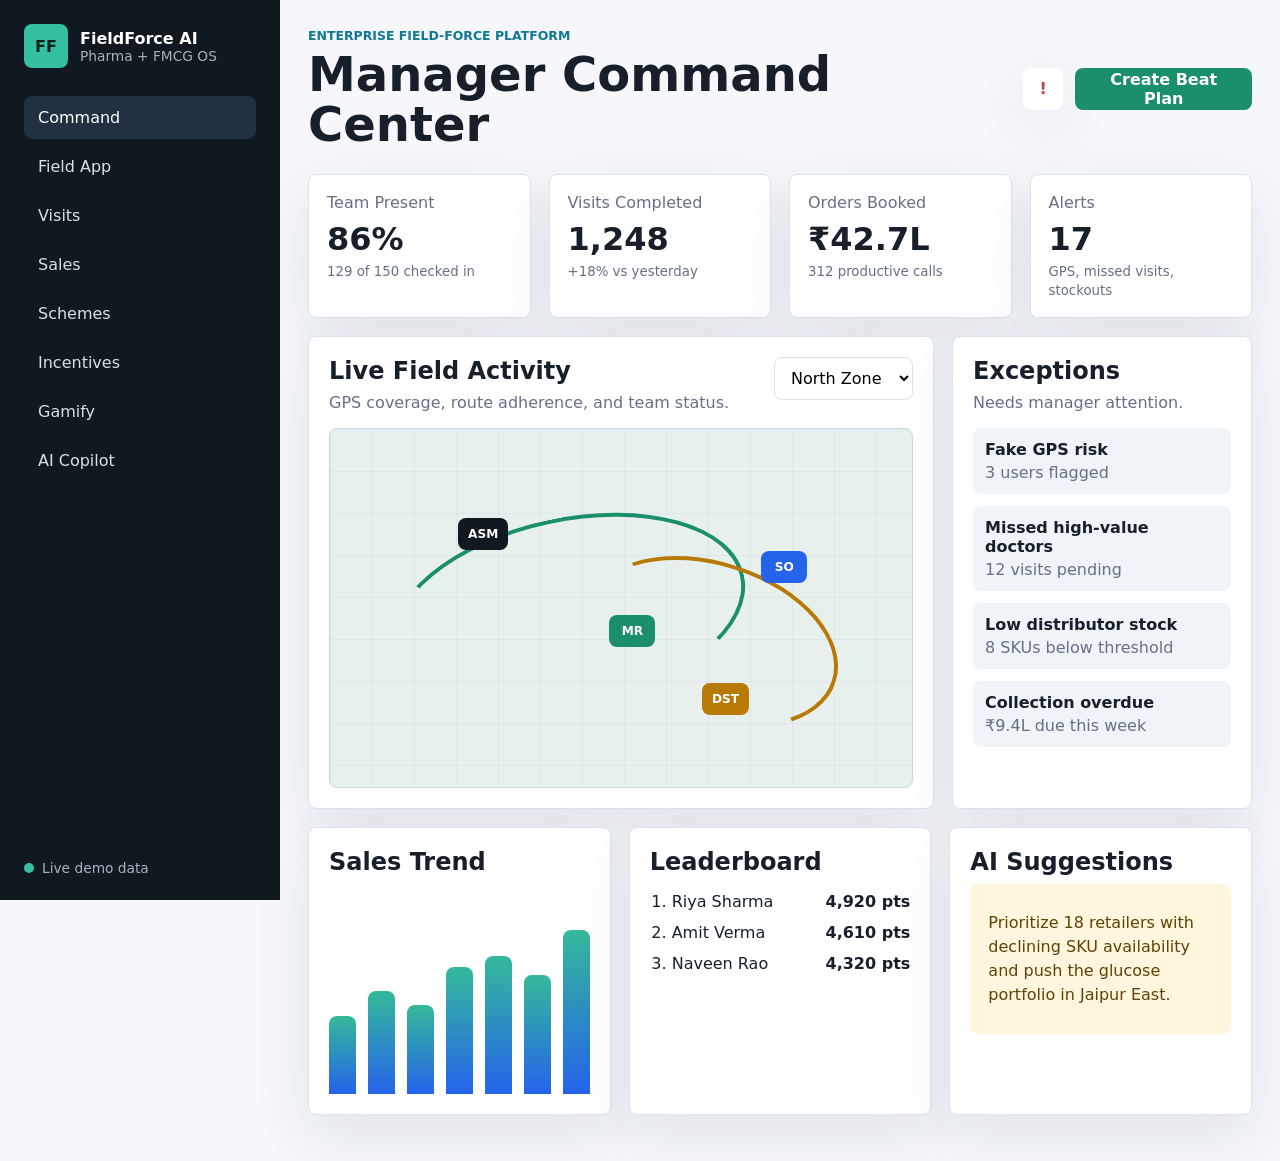
==== index.html @ 34532ed3 "Initial FieldForce AI prototype" ====
<!doctype html>
<html lang="en">
  <head>
    <meta charset="UTF-8" />
    <meta name="viewport" content="width=device-width, initial-scale=1.0" />
    <title>FieldForce AI - Pharma + FMCG Platform</title>
    <meta name="theme-color" content="#168765" />
    <link rel="manifest" href="manifest.webmanifest" />
    <link rel="icon" href="icon.svg" type="image/svg+xml" />
    <link rel="stylesheet" href="styles.css" />
  </head>
  <body>
    <div class="app-shell">
      <aside class="sidebar" aria-label="Main navigation">
        <div class="brand">
          <div class="brand-mark">FF</div>
          <div>
            <strong>FieldForce AI</strong>
            <span>Pharma + FMCG OS</span>
          </div>
        </div>

        <nav class="nav-list">
          <button class="nav-item active" data-view="command">Command</button>
          <button class="nav-item" data-view="field">Field App</button>
          <button class="nav-item" data-view="visits">Visits</button>
          <button class="nav-item" data-view="sales">Sales</button>
          <button class="nav-item" data-view="schemes">Schemes</button>
          <button class="nav-item" data-view="incentives">Incentives</button>
          <button class="nav-item" data-view="gamify">Gamify</button>
          <button class="nav-item" data-view="ai">AI Copilot</button>
        </nav>

        <div class="sidebar-footer">
          <span class="status-dot"></span>
          <span>Live demo data</span>
        </div>
      </aside>

      <main class="main">
        <header class="topbar">
          <div>
            <p class="eyebrow">Enterprise field-force platform</p>
            <h1 id="view-title">Manager Command Center</h1>
          </div>
          <div class="top-actions">
            <button class="icon-button" title="Notifications">!</button>
            <button class="primary-action">Create Beat Plan</button>
          </div>
        </header>

        <section class="view active" id="command">
          <div class="metric-grid">
            <article class="metric">
              <span>Team Present</span>
              <strong>86%</strong>
              <small>129 of 150 checked in</small>
            </article>
            <article class="metric">
              <span>Visits Completed</span>
              <strong>1,248</strong>
              <small>+18% vs yesterday</small>
            </article>
            <article class="metric">
              <span>Orders Booked</span>
              <strong>₹42.7L</strong>
              <small>312 productive calls</small>
            </article>
            <article class="metric">
              <span>Alerts</span>
              <strong>17</strong>
              <small>GPS, missed visits, stockouts</small>
            </article>
          </div>

          <div class="dashboard-grid">
            <section class="panel large-panel">
              <div class="panel-heading">
                <div>
                  <h2>Live Field Activity</h2>
                  <p>GPS coverage, route adherence, and team status.</p>
                </div>
                <select aria-label="Region filter">
                  <option>North Zone</option>
                  <option>West Zone</option>
                  <option>South Zone</option>
                </select>
              </div>
              <div class="map-board">
                <div class="map-route route-one"></div>
                <div class="map-route route-two"></div>
                <span class="pin pin-a">ASM</span>
                <span class="pin pin-b">MR</span>
                <span class="pin pin-c">SO</span>
                <span class="pin pin-d">DST</span>
              </div>
            </section>

            <section class="panel">
              <div class="panel-heading">
                <div>
                  <h2>Exceptions</h2>
                  <p>Needs manager attention.</p>
                </div>
              </div>
              <ul class="activity-list">
                <li><strong>Fake GPS risk</strong><span>3 users flagged</span></li>
                <li><strong>Missed high-value doctors</strong><span>12 visits pending</span></li>
                <li><strong>Low distributor stock</strong><span>8 SKUs below threshold</span></li>
                <li><strong>Collection overdue</strong><span>₹9.4L due this week</span></li>
              </ul>
            </section>
          </div>

          <div class="dashboard-grid three">
            <section class="panel">
              <h2>Sales Trend</h2>
              <div class="bar-chart" aria-label="Sales trend chart">
                <span style="height: 42%"></span>
                <span style="height: 55%"></span>
                <span style="height: 48%"></span>
                <span style="height: 68%"></span>
                <span style="height: 74%"></span>
                <span style="height: 64%"></span>
                <span style="height: 88%"></span>
              </div>
            </section>
            <section class="panel">
              <h2>Leaderboard</h2>
              <ol class="leaderboard">
                <li><span>Riya Sharma</span><strong>4,920 pts</strong></li>
                <li><span>Amit Verma</span><strong>4,610 pts</strong></li>
                <li><span>Naveen Rao</span><strong>4,320 pts</strong></li>
              </ol>
            </section>
            <section class="panel">
              <h2>AI Suggestions</h2>
              <div class="ai-note">
                Prioritize 18 retailers with declining SKU availability and push the glucose portfolio in Jaipur East.
              </div>
            </section>
          </div>
        </section>

        <section class="view" id="field">
          <div class="phone-and-detail">
            <div class="phone">
              <div class="phone-top"></div>
              <div class="phone-screen">
                <p class="eyebrow">Today</p>
                <h2>Good morning, Riya</h2>
                <button class="checkin">GPS Check In</button>
                <div class="mini-grid">
                  <span><strong>12</strong> Visits</span>
                  <span><strong>₹1.8L</strong> Target</span>
                  <span><strong>8</strong> Streak</span>
                  <span><strong>3</strong> Tasks</span>
                </div>
                <div class="visit-card">
                  <small>Next visit</small>
                  <strong>Dr. Mehta Clinic</strong>
                  <span>1.6 km away | Cardiologist</span>
                </div>
                <div class="visit-card">
                  <small>AI prompt</small>
                  <strong>Recommend CardioMax starter samples</strong>
                  <span>High response potential this cycle</span>
                </div>
              </div>
            </div>

            <div class="module-copy">
              <p class="eyebrow">Mobile-first field workflow</p>
              <h2>Built for low-click daily execution</h2>
              <p>
                The mobile app should work offline, capture geo-tagged proof,
                book orders, guide visits, and motivate users through points,
                streaks, challenges, and instant achievement tracking.
              </p>
              <div class="feature-list">
                <span>Offline visits</span>
                <span>Voice notes</span>
                <span>Route tracking</span>
                <span>Order cart</span>
                <span>Scheme auto-apply</span>
                <span>Local language UI</span>
              </div>
            </div>
          </div>
        </section>

        <section class="view" id="visits">
          <div class="section-header">
            <div>
              <p class="eyebrow">Visit intelligence</p>
              <h2>Planned vs Actual Calls</h2>
            </div>
            <button class="primary-action">Approve Tour Plan</button>
          </div>
          <div class="table-panel">
            <table>
              <thead>
                <tr>
                  <th>Customer</th>
                  <th>Type</th>
                  <th>Status</th>
                  <th>Outcome</th>
                  <th>Next Action</th>
                </tr>
              </thead>
              <tbody id="visitRows"></tbody>
            </table>
          </div>
        </section>

        <section class="view" id="sales">
          <div class="metric-grid">
            <article class="metric"><span>Primary Sales</span><strong>₹2.8Cr</strong><small>This month</small></article>
            <article class="metric"><span>Secondary Sales</span><strong>₹1.9Cr</strong><small>72% achievement</small></article>
            <article class="metric"><span>Collections</span><strong>₹86L</strong><small>Due this week</small></article>
            <article class="metric"><span>Returns</span><strong>1.8%</strong><small>Within control</small></article>
          </div>
          <section class="panel">
            <h2>Product Performance</h2>
            <div class="product-list" id="productRows"></div>
          </section>
        </section>

        <section class="view" id="schemes">
          <div class="rules-layout">
            <section class="panel">
              <h2>Scheme Builder</h2>
              <div class="builder-stack">
                <label>Scheme Type<select><option>Quantity Slab</option><option>BOGO</option><option>Cashback</option></select></label>
                <label>Customer Segment<select><option>A-Class Retailers</option><option>Distributors</option><option>Doctors</option></select></label>
                <label>Rule<input value="Buy 10 units, get 2 free" /></label>
                <button class="primary-action">Simulate Scheme</button>
              </div>
            </section>
            <section class="panel">
              <h2>Rule Preview</h2>
              <div class="rule-preview">
                Applies in North Zone for A-Class retailers from 1 Jun to 30 Jun. Estimated lift: 14%. Estimated claim liability: ₹7.8L.
              </div>
            </section>
          </div>
        </section>

        <section class="view" id="incentives">
          <div class="section-header">
            <div>
              <p class="eyebrow">Dynamic incentive engine</p>
              <h2>Slabs, hierarchy payouts, and simulations</h2>
            </div>
          </div>
          <div class="incentive-grid">
            <article class="panel"><h2>MR Slab</h2><strong>₹12,400</strong><p>Projected payout at 84% achievement.</p></article>
            <article class="panel"><h2>ASM Override</h2><strong>₹48,900</strong><p>Based on team achievement and collections.</p></article>
            <article class="panel"><h2>Focus SKU Bonus</h2><strong>₹3.2L</strong><p>Total liability across active users.</p></article>
          </div>
        </section>

        <section class="view" id="gamify">
          <div class="gamify-hero">
            <div>
              <p class="eyebrow">Motivation layer</p>
              <h2>Contests, streaks, badges, and rewards</h2>
              <p>
                Gamification should reward the right behavior: coverage,
                productive calls, collections, training, and data quality.
              </p>
            </div>
            <div class="trophy-board">
              <span>Level 12</span>
              <strong>Market Champion</strong>
              <small>4,920 points | 8-day streak</small>
            </div>
          </div>
          <div class="badge-grid">
            <span>Beat Finisher</span>
            <span>Collection Hero</span>
            <span>Launch Master</span>
            <span>Zero Miss Streak</span>
            <span>Retail Audit Pro</span>
            <span>Coach Favorite</span>
          </div>
        </section>

        <section class="view" id="ai">
          <div class="ai-layout">
            <section class="panel chat-panel">
              <h2>AI Sales Copilot</h2>
              <div class="chat">
                <p class="assistant-msg">Ask me to plan your day, explain sales gaps, summarize visits, or recommend customers.</p>
                <p class="user-msg">Plan Jaipur East for tomorrow.</p>
                <p class="assistant-msg">Start with 4 high-potential doctors, then cover 9 retailers near the distributor stock point. Push CardioMax and VitaPlus based on last 30-day movement.</p>
              </div>
              <div class="chat-input">
                <input placeholder="Ask the AI copilot..." />
                <button>Send</button>
              </div>
            </section>
            <section class="panel">
              <h2>AI Capabilities</h2>
              <ul class="activity-list">
                <li><strong>Voice to DCR</strong><span>Convert speech into structured reports</span></li>
                <li><strong>OCR invoices</strong><span>Extract bill and SKU data</span></li>
                <li><strong>Predictive sales</strong><span>Forecast territory performance</span></li>
                <li><strong>Smart stock</strong><span>Recommend replenishment</span></li>
              </ul>
            </section>
          </div>
        </section>
      </main>
    </div>

    <script src="app.js"></script>
  </body>
</html>
---- styles.css ----
:root {
  color-scheme: light;
  --bg: #f5f7fb;
  --surface: #ffffff;
  --surface-strong: #eef4f8;
  --text: #17202a;
  --muted: #667085;
  --line: #dbe3ea;
  --green: #1b8f6b;
  --teal: #0f7895;
  --blue: #2563eb;
  --amber: #b87905;
  --red: #c2413f;
  --shadow: 0 20px 60px rgba(22, 35, 51, 0.09);
}

* {
  box-sizing: border-box;
}

body {
  margin: 0;
  font-family: Inter, ui-sans-serif, system-ui, -apple-system, BlinkMacSystemFont, "Segoe UI", sans-serif;
  background: var(--bg);
  color: var(--text);
}

button,
input,
select {
  font: inherit;
}

button {
  cursor: pointer;
}

.app-shell {
  min-height: 100vh;
  display: grid;
  grid-template-columns: 280px minmax(0, 1fr);
}

.sidebar {
  background: #101820;
  color: white;
  padding: 24px;
  display: flex;
  flex-direction: column;
  gap: 28px;
  position: sticky;
  top: 0;
  height: 100vh;
}

.brand {
  display: flex;
  align-items: center;
  gap: 12px;
}

.brand-mark {
  width: 44px;
  height: 44px;
  display: grid;
  place-items: center;
  border-radius: 8px;
  background: #35c0a1;
  color: #08231f;
  font-weight: 800;
}

.brand strong,
.brand span {
  display: block;
}

.brand span,
.sidebar-footer {
  color: #a8b3bd;
  font-size: 0.86rem;
}

.nav-list {
  display: grid;
  gap: 6px;
}

.nav-item {
  border: 0;
  border-radius: 8px;
  padding: 12px 14px;
  color: #d7e1ea;
  background: transparent;
  text-align: left;
}

.nav-item:hover,
.nav-item.active {
  background: #22313f;
  color: white;
}

.sidebar-footer {
  margin-top: auto;
  display: flex;
  align-items: center;
  gap: 8px;
}

.status-dot {
  width: 10px;
  height: 10px;
  border-radius: 50%;
  background: #35c0a1;
}

.main {
  padding: 28px;
  min-width: 0;
}

.topbar {
  display: flex;
  align-items: center;
  justify-content: space-between;
  gap: 20px;
  margin-bottom: 24px;
}

.eyebrow {
  margin: 0 0 6px;
  color: var(--teal);
  font-size: 0.78rem;
  font-weight: 800;
  letter-spacing: 0;
  text-transform: uppercase;
}

h1,
h2,
p {
  margin-top: 0;
}

h1 {
  margin-bottom: 0;
  font-size: clamp(1.8rem, 4vw, 3rem);
  line-height: 1.05;
}

h2 {
  margin-bottom: 8px;
}

.top-actions {
  display: flex;
  align-items: center;
  gap: 12px;
}

.icon-button,
.primary-action {
  border: 0;
  border-radius: 8px;
  height: 42px;
}

.icon-button {
  width: 42px;
  background: white;
  color: var(--red);
  box-shadow: var(--shadow);
  font-weight: 800;
}

.primary-action {
  padding: 0 16px;
  background: var(--green);
  color: white;
  font-weight: 800;
}

.view {
  display: none;
}

.view.active {
  display: block;
}

.metric-grid,
.dashboard-grid,
.incentive-grid,
.rules-layout,
.ai-layout {
  display: grid;
  gap: 18px;
}

.metric-grid {
  grid-template-columns: repeat(4, minmax(0, 1fr));
  margin-bottom: 18px;
}

.dashboard-grid {
  grid-template-columns: minmax(0, 1.45fr) minmax(300px, 0.55fr);
  margin-bottom: 18px;
}

.dashboard-grid.three {
  grid-template-columns: repeat(3, minmax(0, 1fr));
}

.metric,
.panel,
.table-panel {
  background: var(--surface);
  border: 1px solid var(--line);
  border-radius: 8px;
  box-shadow: var(--shadow);
}

.metric {
  padding: 18px;
}

.metric span,
.metric small {
  color: var(--muted);
}

.metric strong {
  display: block;
  margin: 8px 0 3px;
  font-size: 2rem;
}

.panel {
  padding: 20px;
}

.panel-heading,
.section-header {
  display: flex;
  justify-content: space-between;
  gap: 16px;
  align-items: flex-start;
}

.panel-heading p,
.section-header p {
  color: var(--muted);
}

select,
input {
  border: 1px solid var(--line);
  border-radius: 8px;
  padding: 10px 12px;
  background: white;
}

.map-board {
  min-height: 360px;
  border-radius: 8px;
  border: 1px solid #c9d7df;
  position: relative;
  overflow: hidden;
  background:
    linear-gradient(90deg, rgba(37, 99, 235, 0.06) 1px, transparent 1px),
    linear-gradient(rgba(37, 99, 235, 0.06) 1px, transparent 1px),
    #e8f0ee;
  background-size: 42px 42px;
}

.map-route {
  position: absolute;
  border: 4px solid transparent;
  border-top-color: var(--green);
  border-right-color: var(--green);
  border-radius: 50%;
}

.route-one {
  width: 360px;
  height: 190px;
  left: 10%;
  top: 25%;
  transform: rotate(-12deg);
}

.route-two {
  width: 260px;
  height: 160px;
  right: 12%;
  bottom: 18%;
  border-top-color: var(--amber);
  border-right-color: var(--amber);
  transform: rotate(18deg);
}

.pin {
  position: absolute;
  display: grid;
  place-items: center;
  min-width: 46px;
  height: 32px;
  padding: 0 10px;
  border-radius: 8px;
  background: #101820;
  color: white;
  font-size: 0.76rem;
  font-weight: 800;
}

.pin-a { left: 22%; top: 25%; }
.pin-b { left: 48%; top: 52%; background: var(--green); }
.pin-c { right: 18%; top: 34%; background: var(--blue); }
.pin-d { right: 28%; bottom: 20%; background: var(--amber); }

.activity-list {
  list-style: none;
  display: grid;
  gap: 12px;
  padding: 0;
  margin: 0;
}

.activity-list li {
  padding: 12px;
  border-radius: 8px;
  background: var(--surface-strong);
}

.activity-list strong,
.activity-list span {
  display: block;
}

.activity-list span {
  color: var(--muted);
  margin-top: 4px;
}

.bar-chart {
  height: 210px;
  display: flex;
  align-items: end;
  gap: 12px;
  padding-top: 24px;
}

.bar-chart span {
  flex: 1;
  min-width: 18px;
  border-radius: 8px 8px 0 0;
  background: linear-gradient(180deg, #34b99a, #2563eb);
}

.leaderboard {
  padding-left: 22px;
}

.leaderboard li {
  margin: 12px 0;
}

.leaderboard strong {
  float: right;
}

.ai-note,
.rule-preview {
  min-height: 150px;
  display: flex;
  align-items: center;
  padding: 18px;
  border-radius: 8px;
  background: #fff6dd;
  color: #5f4206;
  line-height: 1.5;
}

.phone-and-detail {
  display: grid;
  grid-template-columns: 360px minmax(0, 1fr);
  gap: 40px;
  align-items: center;
}

.phone {
  width: 320px;
  min-height: 650px;
  border-radius: 36px;
  background: #101820;
  padding: 14px;
  box-shadow: var(--shadow);
}

.phone-top {
  width: 90px;
  height: 22px;
  border-radius: 0 0 14px 14px;
  background: #101820;
  margin: 0 auto -4px;
  position: relative;
  z-index: 2;
}

.phone-screen {
  min-height: 608px;
  border-radius: 28px;
  background: #f8fbff;
  padding: 28px 18px;
}

.checkin {
  width: 100%;
  height: 48px;
  border: 0;
  border-radius: 8px;
  background: var(--green);
  color: white;
  font-weight: 800;
  margin: 12px 0 16px;
}

.mini-grid {
  display: grid;
  grid-template-columns: 1fr 1fr;
  gap: 10px;
}

.mini-grid span,
.visit-card,
.trophy-board,
.badge-grid span {
  border-radius: 8px;
  border: 1px solid var(--line);
  background: white;
}

.mini-grid span {
  padding: 12px;
  color: var(--muted);
}

.mini-grid strong {
  display: block;
  color: var(--text);
}

.visit-card {
  padding: 14px;
  margin-top: 12px;
}

.visit-card small,
.visit-card span {
  color: var(--muted);
}

.visit-card strong,
.visit-card span {
  display: block;
  margin-top: 4px;
}

.module-copy {
  max-width: 720px;
}

.module-copy p {
  color: var(--muted);
  line-height: 1.7;
  font-size: 1.05rem;
}

.feature-list,
.badge-grid {
  display: flex;
  flex-wrap: wrap;
  gap: 10px;
  margin-top: 22px;
}

.feature-list span {
  padding: 10px 12px;
  border-radius: 8px;
  background: #dff5ee;
  color: #0d5c48;
  font-weight: 800;
}

.table-panel {
  margin-top: 18px;
  overflow: auto;
}

table {
  width: 100%;
  border-collapse: collapse;
  min-width: 760px;
}

th,
td {
  padding: 16px;
  border-bottom: 1px solid var(--line);
  text-align: left;
}

th {
  color: var(--muted);
  font-size: 0.82rem;
  text-transform: uppercase;
}

.tag {
  display: inline-flex;
  align-items: center;
  min-height: 28px;
  padding: 0 10px;
  border-radius: 8px;
  background: #e9f8f3;
  color: #0d6b54;
  font-weight: 800;
  font-size: 0.82rem;
}

.tag.warn {
  background: #fff0d1;
  color: #7a4b00;
}

.product-list {
  display: grid;
  gap: 14px;
}

.product-row {
  display: grid;
  grid-template-columns: 180px minmax(0, 1fr) 70px;
  gap: 14px;
  align-items: center;
}

.progress {
  height: 12px;
  border-radius: 8px;
  background: #e8edf2;
  overflow: hidden;
}

.progress span {
  display: block;
  height: 100%;
  background: var(--blue);
}

.rules-layout,
.ai-layout {
  grid-template-columns: minmax(0, 1fr) minmax(340px, 0.7fr);
}

.builder-stack {
  display: grid;
  gap: 16px;
}

.builder-stack label {
  display: grid;
  gap: 8px;
  color: var(--muted);
  font-weight: 800;
}

.incentive-grid {
  grid-template-columns: repeat(3, minmax(0, 1fr));
}

.incentive-grid strong {
  font-size: 2rem;
}

.incentive-grid p {
  color: var(--muted);
  margin-bottom: 0;
}

.gamify-hero {
  display: grid;
  grid-template-columns: minmax(0, 1fr) 320px;
  gap: 24px;
  align-items: stretch;
}

.gamify-hero p {
  color: var(--muted);
  line-height: 1.6;
}

.trophy-board {
  padding: 28px;
  background: #101820;
  color: white;
  display: grid;
  align-content: center;
  gap: 8px;
}

.trophy-board strong {
  font-size: 2rem;
}

.trophy-board span,
.trophy-board small {
  color: #b8c4ce;
}

.badge-grid {
  display: grid;
  grid-template-columns: repeat(3, minmax(0, 1fr));
  margin-top: 18px;
}

.badge-grid span {
  padding: 24px;
  font-weight: 800;
}

.chat-panel {
  min-height: 520px;
  display: flex;
  flex-direction: column;
}

.chat {
  display: grid;
  gap: 12px;
  margin: 12px 0;
}

.assistant-msg,
.user-msg {
  max-width: 80%;
  padding: 12px 14px;
  border-radius: 8px;
  line-height: 1.5;
}

.assistant-msg {
  background: var(--surface-strong);
}

.user-msg {
  justify-self: end;
  background: var(--green);
  color: white;
}

.chat-input {
  margin-top: auto;
  display: grid;
  grid-template-columns: minmax(0, 1fr) 90px;
  gap: 10px;
}

.chat-input button {
  border: 0;
  border-radius: 8px;
  background: #101820;
  color: white;
  font-weight: 800;
}

@media (max-width: 1100px) {
  .app-shell {
    grid-template-columns: 1fr;
  }

  .sidebar {
    position: static;
    height: auto;
  }

  .nav-list {
    grid-template-columns: repeat(4, minmax(0, 1fr));
  }

  .metric-grid,
  .dashboard-grid,
  .dashboard-grid.three,
  .phone-and-detail,
  .rules-layout,
  .ai-layout,
  .incentive-grid,
  .gamify-hero {
    grid-template-columns: 1fr 1fr;
  }
}

@media (max-width: 720px) {
  .main,
  .sidebar {
    padding: 18px;
  }

  .topbar,
  .panel-heading,
  .section-header {
    display: grid;
  }

  .top-actions,
  .nav-list {
    grid-template-columns: 1fr 1fr;
    display: grid;
  }

  .metric-grid,
  .dashboard-grid,
  .dashboard-grid.three,
  .phone-and-detail,
  .rules-layout,
  .ai-layout,
  .incentive-grid,
  .gamify-hero,
  .badge-grid {
    grid-template-columns: 1fr;
  }

  .phone {
    width: min(100%, 320px);
    margin: 0 auto;
  }

  .product-row {
    grid-template-columns: 1fr;
  }
}
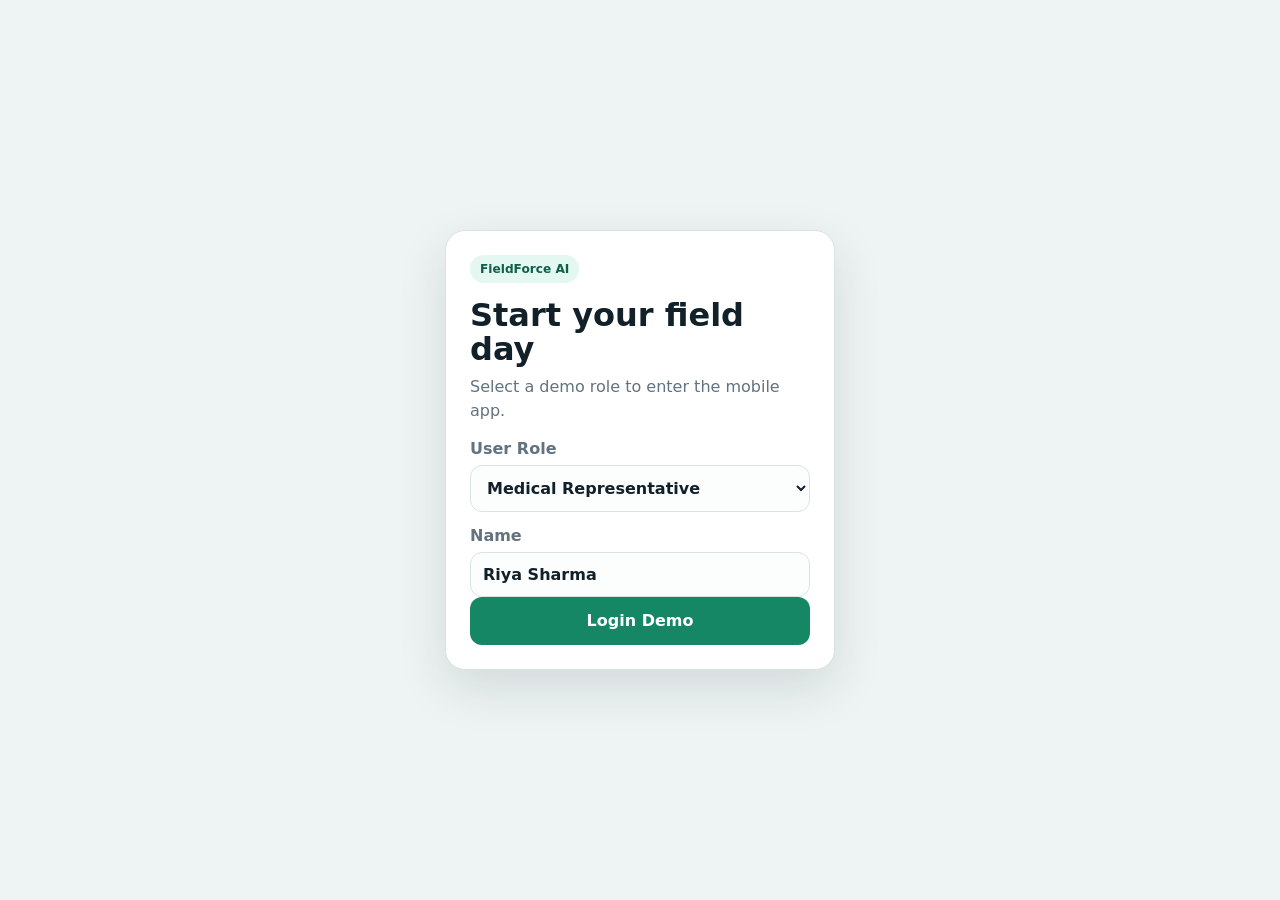
==== commit 1d147a5c: "Make mobile app the primary link" ====
--- a/index.html
+++ b/index.html
@@ -3,317 +3,29 @@
   <head>
     <meta charset="UTF-8" />
     <meta name="viewport" content="width=device-width, initial-scale=1.0" />
-    <title>FieldForce AI - Pharma + FMCG Platform</title>
+    <title>FieldForce AI</title>
+    <meta http-equiv="refresh" content="0; url=mobile.html" />
     <meta name="theme-color" content="#168765" />
     <link rel="manifest" href="manifest.webmanifest" />
     <link rel="icon" href="icon.svg" type="image/svg+xml" />
-    <link rel="stylesheet" href="styles.css" />
+    <style>
+      body {
+        min-height: 100vh;
+        margin: 0;
+        display: grid;
+        place-items: center;
+        background: #f8fbfa;
+        color: #122029;
+        font-family: Inter, ui-sans-serif, system-ui, -apple-system, BlinkMacSystemFont, "Segoe UI", sans-serif;
+      }
+
+      a {
+        color: #168765;
+        font-weight: 800;
+      }
+    </style>
   </head>
   <body>
-    <div class="app-shell">
-      <aside class="sidebar" aria-label="Main navigation">
-        <div class="brand">
-          <div class="brand-mark">FF</div>
-          <div>
-            <strong>FieldForce AI</strong>
-            <span>Pharma + FMCG OS</span>
-          </div>
-        </div>
-
-        <nav class="nav-list">
-          <button class="nav-item active" data-view="command">Command</button>
-          <button class="nav-item" data-view="field">Field App</button>
-          <button class="nav-item" data-view="visits">Visits</button>
-          <button class="nav-item" data-view="sales">Sales</button>
-          <button class="nav-item" data-view="schemes">Schemes</button>
-          <button class="nav-item" data-view="incentives">Incentives</button>
-          <button class="nav-item" data-view="gamify">Gamify</button>
-          <button class="nav-item" data-view="ai">AI Copilot</button>
-        </nav>
-
-        <div class="sidebar-footer">
-          <span class="status-dot"></span>
-          <span>Live demo data</span>
-        </div>
-      </aside>
-
-      <main class="main">
-        <header class="topbar">
-          <div>
-            <p class="eyebrow">Enterprise field-force platform</p>
-            <h1 id="view-title">Manager Command Center</h1>
-          </div>
-          <div class="top-actions">
-            <button class="icon-button" title="Notifications">!</button>
-            <button class="primary-action">Create Beat Plan</button>
-          </div>
-        </header>
-
-        <section class="view active" id="command">
-          <div class="metric-grid">
-            <article class="metric">
-              <span>Team Present</span>
-              <strong>86%</strong>
-              <small>129 of 150 checked in</small>
-            </article>
-            <article class="metric">
-              <span>Visits Completed</span>
-              <strong>1,248</strong>
-              <small>+18% vs yesterday</small>
-            </article>
-            <article class="metric">
-              <span>Orders Booked</span>
-              <strong>₹42.7L</strong>
-              <small>312 productive calls</small>
-            </article>
-            <article class="metric">
-              <span>Alerts</span>
-              <strong>17</strong>
-              <small>GPS, missed visits, stockouts</small>
-            </article>
-          </div>
-
-          <div class="dashboard-grid">
-            <section class="panel large-panel">
-              <div class="panel-heading">
-                <div>
-                  <h2>Live Field Activity</h2>
-                  <p>GPS coverage, route adherence, and team status.</p>
-                </div>
-                <select aria-label="Region filter">
-                  <option>North Zone</option>
-                  <option>West Zone</option>
-                  <option>South Zone</option>
-                </select>
-              </div>
-              <div class="map-board">
-                <div class="map-route route-one"></div>
-                <div class="map-route route-two"></div>
-                <span class="pin pin-a">ASM</span>
-                <span class="pin pin-b">MR</span>
-                <span class="pin pin-c">SO</span>
-                <span class="pin pin-d">DST</span>
-              </div>
-            </section>
-
-            <section class="panel">
-              <div class="panel-heading">
-                <div>
-                  <h2>Exceptions</h2>
-                  <p>Needs manager attention.</p>
-                </div>
-              </div>
-              <ul class="activity-list">
-                <li><strong>Fake GPS risk</strong><span>3 users flagged</span></li>
-                <li><strong>Missed high-value doctors</strong><span>12 visits pending</span></li>
-                <li><strong>Low distributor stock</strong><span>8 SKUs below threshold</span></li>
-                <li><strong>Collection overdue</strong><span>₹9.4L due this week</span></li>
-              </ul>
-            </section>
-          </div>
-
-          <div class="dashboard-grid three">
-            <section class="panel">
-              <h2>Sales Trend</h2>
-              <div class="bar-chart" aria-label="Sales trend chart">
-                <span style="height: 42%"></span>
-                <span style="height: 55%"></span>
-                <span style="height: 48%"></span>
-                <span style="height: 68%"></span>
-                <span style="height: 74%"></span>
-                <span style="height: 64%"></span>
-                <span style="height: 88%"></span>
-              </div>
-            </section>
-            <section class="panel">
-              <h2>Leaderboard</h2>
-              <ol class="leaderboard">
-                <li><span>Riya Sharma</span><strong>4,920 pts</strong></li>
-                <li><span>Amit Verma</span><strong>4,610 pts</strong></li>
-                <li><span>Naveen Rao</span><strong>4,320 pts</strong></li>
-              </ol>
-            </section>
-            <section class="panel">
-              <h2>AI Suggestions</h2>
-              <div class="ai-note">
-                Prioritize 18 retailers with declining SKU availability and push the glucose portfolio in Jaipur East.
-              </div>
-            </section>
-          </div>
-        </section>
-
-        <section class="view" id="field">
-          <div class="phone-and-detail">
-            <div class="phone">
-              <div class="phone-top"></div>
-              <div class="phone-screen">
-                <p class="eyebrow">Today</p>
-                <h2>Good morning, Riya</h2>
-                <button class="checkin">GPS Check In</button>
-                <div class="mini-grid">
-                  <span><strong>12</strong> Visits</span>
-                  <span><strong>₹1.8L</strong> Target</span>
-                  <span><strong>8</strong> Streak</span>
-                  <span><strong>3</strong> Tasks</span>
-                </div>
-                <div class="visit-card">
-                  <small>Next visit</small>
-                  <strong>Dr. Mehta Clinic</strong>
-                  <span>1.6 km away | Cardiologist</span>
-                </div>
-                <div class="visit-card">
-                  <small>AI prompt</small>
-                  <strong>Recommend CardioMax starter samples</strong>
-                  <span>High response potential this cycle</span>
-                </div>
-              </div>
-            </div>
-
-            <div class="module-copy">
-              <p class="eyebrow">Mobile-first field workflow</p>
-              <h2>Built for low-click daily execution</h2>
-              <p>
-                The mobile app should work offline, capture geo-tagged proof,
-                book orders, guide visits, and motivate users through points,
-                streaks, challenges, and instant achievement tracking.
-              </p>
-              <div class="feature-list">
-                <span>Offline visits</span>
-                <span>Voice notes</span>
-                <span>Route tracking</span>
-                <span>Order cart</span>
-                <span>Scheme auto-apply</span>
-                <span>Local language UI</span>
-              </div>
-            </div>
-          </div>
-        </section>
-
-        <section class="view" id="visits">
-          <div class="section-header">
-            <div>
-              <p class="eyebrow">Visit intelligence</p>
-              <h2>Planned vs Actual Calls</h2>
-            </div>
-            <button class="primary-action">Approve Tour Plan</button>
-          </div>
-          <div class="table-panel">
-            <table>
-              <thead>
-                <tr>
-                  <th>Customer</th>
-                  <th>Type</th>
-                  <th>Status</th>
-                  <th>Outcome</th>
-                  <th>Next Action</th>
-                </tr>
-              </thead>
-              <tbody id="visitRows"></tbody>
-            </table>
-          </div>
-        </section>
-
-        <section class="view" id="sales">
-          <div class="metric-grid">
-            <article class="metric"><span>Primary Sales</span><strong>₹2.8Cr</strong><small>This month</small></article>
-            <article class="metric"><span>Secondary Sales</span><strong>₹1.9Cr</strong><small>72% achievement</small></article>
-            <article class="metric"><span>Collections</span><strong>₹86L</strong><small>Due this week</small></article>
-            <article class="metric"><span>Returns</span><strong>1.8%</strong><small>Within control</small></article>
-          </div>
-          <section class="panel">
-            <h2>Product Performance</h2>
-            <div class="product-list" id="productRows"></div>
-          </section>
-        </section>
-
-        <section class="view" id="schemes">
-          <div class="rules-layout">
-            <section class="panel">
-              <h2>Scheme Builder</h2>
-              <div class="builder-stack">
-                <label>Scheme Type<select><option>Quantity Slab</option><option>BOGO</option><option>Cashback</option></select></label>
-                <label>Customer Segment<select><option>A-Class Retailers</option><option>Distributors</option><option>Doctors</option></select></label>
-                <label>Rule<input value="Buy 10 units, get 2 free" /></label>
-                <button class="primary-action">Simulate Scheme</button>
-              </div>
-            </section>
-            <section class="panel">
-              <h2>Rule Preview</h2>
-              <div class="rule-preview">
-                Applies in North Zone for A-Class retailers from 1 Jun to 30 Jun. Estimated lift: 14%. Estimated claim liability: ₹7.8L.
-              </div>
-            </section>
-          </div>
-        </section>
-
-        <section class="view" id="incentives">
-          <div class="section-header">
-            <div>
-              <p class="eyebrow">Dynamic incentive engine</p>
-              <h2>Slabs, hierarchy payouts, and simulations</h2>
-            </div>
-          </div>
-          <div class="incentive-grid">
-            <article class="panel"><h2>MR Slab</h2><strong>₹12,400</strong><p>Projected payout at 84% achievement.</p></article>
-            <article class="panel"><h2>ASM Override</h2><strong>₹48,900</strong><p>Based on team achievement and collections.</p></article>
-            <article class="panel"><h2>Focus SKU Bonus</h2><strong>₹3.2L</strong><p>Total liability across active users.</p></article>
-          </div>
-        </section>
-
-        <section class="view" id="gamify">
-          <div class="gamify-hero">
-            <div>
-              <p class="eyebrow">Motivation layer</p>
-              <h2>Contests, streaks, badges, and rewards</h2>
-              <p>
-                Gamification should reward the right behavior: coverage,
-                productive calls, collections, training, and data quality.
-              </p>
-            </div>
-            <div class="trophy-board">
-              <span>Level 12</span>
-              <strong>Market Champion</strong>
-              <small>4,920 points | 8-day streak</small>
-            </div>
-          </div>
-          <div class="badge-grid">
-            <span>Beat Finisher</span>
-            <span>Collection Hero</span>
-            <span>Launch Master</span>
-            <span>Zero Miss Streak</span>
-            <span>Retail Audit Pro</span>
-            <span>Coach Favorite</span>
-          </div>
-        </section>
-
-        <section class="view" id="ai">
-          <div class="ai-layout">
-            <section class="panel chat-panel">
-              <h2>AI Sales Copilot</h2>
-              <div class="chat">
-                <p class="assistant-msg">Ask me to plan your day, explain sales gaps, summarize visits, or recommend customers.</p>
-                <p class="user-msg">Plan Jaipur East for tomorrow.</p>
-                <p class="assistant-msg">Start with 4 high-potential doctors, then cover 9 retailers near the distributor stock point. Push CardioMax and VitaPlus based on last 30-day movement.</p>
-              </div>
-              <div class="chat-input">
-                <input placeholder="Ask the AI copilot..." />
-                <button>Send</button>
-              </div>
-            </section>
-            <section class="panel">
-              <h2>AI Capabilities</h2>
-              <ul class="activity-list">
-                <li><strong>Voice to DCR</strong><span>Convert speech into structured reports</span></li>
-                <li><strong>OCR invoices</strong><span>Extract bill and SKU data</span></li>
-                <li><strong>Predictive sales</strong><span>Forecast territory performance</span></li>
-                <li><strong>Smart stock</strong><span>Recommend replenishment</span></li>
-              </ul>
-            </section>
-          </div>
-        </section>
-      </main>
-    </div>
-
-    <script src="app.js"></script>
+    <p>Opening FieldForce AI mobile app... <a href="mobile.html">Open now</a></p>
   </body>
 </html>
